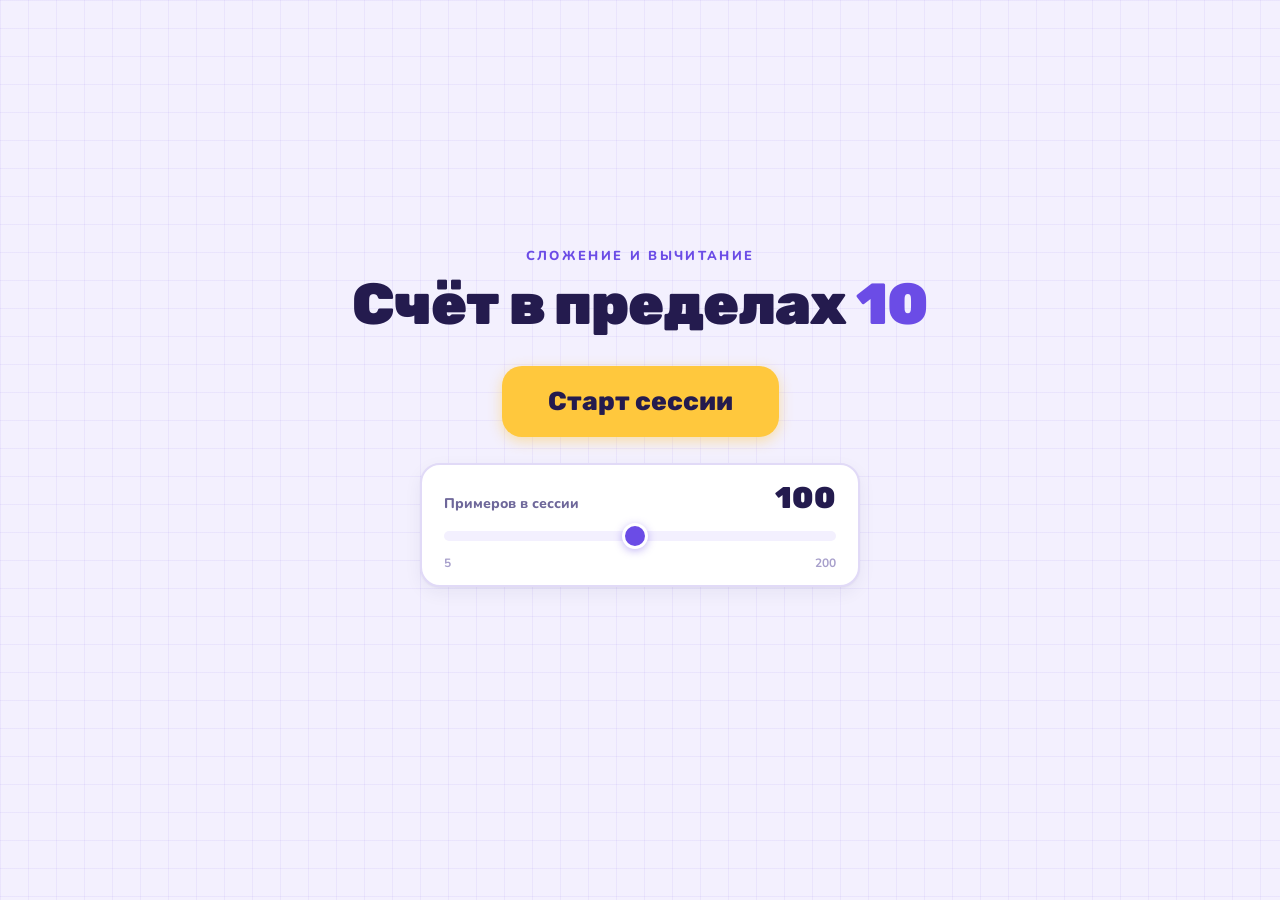
==== index.html @ e5ac9a8a "repo init" ====
<!DOCTYPE html>
<html lang="ru">
<head>
<meta charset="utf-8">
<meta name="viewport" content="width=device-width, initial-scale=1, viewport-fit=cover">
<title>Счёт в пределах 10</title>
<link rel="preconnect" href="https://fonts.googleapis.com">
<link rel="preconnect" href="https://fonts.gstatic.com" crossorigin>
<link href="https://fonts.googleapis.com/css2?family=Nunito:wght@600;700;800&family=Rubik:wght@600;700;900&display=swap" rel="stylesheet">
<style>
  :root{
    --ink:#241B4E;
    --mute:#6E679A;
    --grape:#6B4CE6;
    --lav:#F3F0FE;
    --edge:#E1DAF7;
    --sun:#FFC83D;
    --mint:#25C685;
    --coral:#FF5A5F;
    --paper:#FFFFFF;
    --line:rgba(107,76,230,.07);
    --lift:0 1px 2px rgba(36,27,78,.05), 0 6px 18px rgba(36,27,78,.06);
    --lift-lg:0 2px 4px rgba(36,27,78,.05), 0 14px 34px rgba(36,27,78,.08);
  }

  *{box-sizing:border-box}
  html,body{height:100%}
  body{
    margin:0;
    font-family:"Nunito",system-ui,-apple-system,"Segoe UI",sans-serif;
    color:var(--ink);
    background-color:var(--lav);
    background-image:linear-gradient(var(--line) 1px,transparent 1px),
                     linear-gradient(90deg,var(--line) 1px,transparent 1px);
    background-size:28px 28px;
    -webkit-tap-highlight-color:transparent;
  }

  .app{
    min-height:100%;
    max-width:960px;
    margin:0 auto;
    padding:20px 16px 32px;
    display:flex;
    flex-direction:column;
  }
  .screen{display:none;flex:1;flex-direction:column}
  .screen.is-on{display:flex}

  h1,.num,.chip,.btn,.key-num,.score,#count-out{font-family:"Rubik","Nunito",sans-serif}

  /* ---------- Стартовый экран ---------- */
  #screen-start{justify-content:center;align-items:center;text-align:center;padding-bottom:6vh}
  .eyebrow{
    font-weight:800;font-size:13px;letter-spacing:.18em;text-transform:uppercase;
    color:var(--grape);margin:0 0 10px;
  }
  h1{
    font-weight:900;font-size:clamp(34px,8.5vw,58px);line-height:1.05;margin:0 0 30px;
    letter-spacing:-.02em;
  }
  h1 .accent{color:var(--grape)}

  .btn{
    font-weight:800;font-size:17px;cursor:pointer;
    border:2px solid var(--edge);border-radius:16px;
    background:var(--paper);color:var(--ink);
    padding:13px 20px;box-shadow:var(--lift);
    transition:transform .12s ease,box-shadow .12s ease,background .12s ease,border-color .12s ease;
  }
  .btn:hover{transform:translateY(-1px);box-shadow:var(--lift-lg)}
  .btn:active{transform:translateY(1px);box-shadow:none}
  .btn:focus-visible{outline:3px solid var(--grape);outline-offset:3px}
  .btn-primary{
    background:var(--sun);border-color:transparent;
    font-size:clamp(20px,4.6vw,26px);padding:18px 44px;border-radius:20px;
    box-shadow:0 4px 14px rgba(255,200,61,.45);
  }
  .btn-primary:hover{box-shadow:0 8px 22px rgba(255,200,61,.5)}
  .btn-ghost{background:transparent;box-shadow:none;border-color:transparent;color:var(--mute);font-size:15px;padding:11px 16px}
  .btn-ghost:hover{background:var(--paper);box-shadow:var(--lift);transform:none}

  .setter{
    margin-top:26px;width:min(440px,100%);
    background:var(--paper);border:2px solid var(--edge);border-radius:20px;
    box-shadow:var(--lift);padding:18px 22px 14px;
  }
  .setter-top{display:flex;align-items:baseline;justify-content:space-between;gap:12px;margin-bottom:12px}
  .setter-label{font-weight:800;font-size:14px;color:var(--mute)}
  #count-out{font-weight:900;font-size:30px;line-height:1}
  .ticks{display:flex;justify-content:space-between;font-size:12px;font-weight:700;color:#A79FCB;margin-top:8px}

  input[type=range]{-webkit-appearance:none;appearance:none;width:100%;background:transparent;margin:0;cursor:pointer}
  input[type=range]::-webkit-slider-runnable-track{height:10px;background:var(--lav);border-radius:99px}
  input[type=range]::-webkit-slider-thumb{-webkit-appearance:none;width:26px;height:26px;margin-top:-8px;border-radius:50%;background:var(--grape);border:3px solid var(--paper);box-shadow:0 2px 8px rgba(107,76,230,.4)}
  input[type=range]::-moz-range-track{height:10px;background:var(--lav);border-radius:99px}
  input[type=range]::-moz-range-thumb{width:22px;height:22px;border-radius:50%;background:var(--grape);border:3px solid var(--paper);box-shadow:0 2px 8px rgba(107,76,230,.4)}
  input[type=range]:focus-visible{outline:3px solid var(--grape);outline-offset:6px;border-radius:99px}

  /* ---------- Сессия ---------- */
  .bar{display:flex;align-items:center;gap:8px;flex-wrap:wrap;margin-bottom:12px}
  .chip{
    display:inline-flex;align-items:center;gap:7px;
    background:var(--paper);border:2px solid var(--edge);border-radius:99px;
    padding:7px 15px;font-weight:700;font-size:14px;color:var(--mute);
  }
  .chip b{font-size:18px;font-weight:900;color:var(--ink)}
  .chip.ok{background:#EAFAF3;border-color:#CDEEE0}
  .chip.bad{background:#FFF0F0;border-color:#FBD9DA}
  .chip .mark{font-size:16px;line-height:1}
  .chip.ok .mark{color:var(--mint)}
  .chip.bad .mark{color:var(--coral)}
  .spacer{flex:1}
  .icon-btn{width:40px;height:40px;padding:0;font-size:17px;border-radius:12px;display:grid;place-items:center;box-shadow:none;border-color:transparent;background:transparent;opacity:.6}
  .icon-btn:hover{opacity:1;background:var(--paper);box-shadow:var(--lift);transform:none}

  .ribbon{display:flex;gap:1px;height:8px;margin-bottom:20px}
  .ribbon i{flex:1;min-width:0;background:#E2DCF6;border-radius:2px}
  .ribbon i.ok{background:var(--mint)}
  .ribbon i.bad{background:var(--coral)}
  .ribbon i.now{background:var(--grape)}

  .stage{flex:1;display:flex;flex-direction:column;justify-content:center;gap:18px}

  .card{
    background:var(--paper);border:2px solid var(--edge);border-radius:24px;
    box-shadow:var(--lift-lg);padding:28px 20px 22px;text-align:center;
  }
  .num{
    font-weight:900;font-size:clamp(48px,13vw,92px);line-height:1;letter-spacing:-.03em;
    display:flex;align-items:center;justify-content:center;gap:clamp(10px,3vw,24px);
  }
  .op{color:var(--grape);font-weight:700}
  .slot{
    min-width:clamp(62px,16vw,116px);
    border:3px dashed var(--edge);border-radius:18px;
    padding:0 8px;color:#C3BAE6;
    transition:background .15s ease,border-color .15s ease,color .15s ease;
  }
  .slot.filled{border-style:solid;color:var(--paper)}
  .slot.right{background:var(--mint);border-color:var(--mint)}
  .slot.wrong{background:var(--coral);border-color:var(--coral)}
  .verdict{margin-top:14px;font-weight:800;font-size:clamp(15px,4vw,19px);min-height:1.6em;color:var(--mute)}
  .verdict.right{color:var(--mint)}
  .verdict.wrong{color:var(--coral)}

  .hint{text-align:center;font-weight:700;font-size:14px;color:var(--mute);margin:0}

  .pad{display:grid;grid-template-columns:repeat(11,1fr);gap:8px}
  .key{
    cursor:pointer;background:var(--paper);color:var(--ink);
    border:2px solid var(--edge);border-radius:14px;box-shadow:var(--lift);
    padding:10px 2px 9px;display:flex;flex-direction:column;align-items:center;gap:7px;
    transition:transform .12s ease,box-shadow .12s ease,background .12s ease,border-color .12s ease;
  }
  .key-num{font-weight:900;font-size:clamp(20px,4.4vw,27px);line-height:1}
  .pips{display:grid;grid-template-columns:repeat(5,5px);grid-auto-rows:5px;gap:3px;justify-content:center;min-height:13px}
  .pips i{width:5px;height:5px;border-radius:50%;background:#BDB0EE}
  .pips.zero i{background:transparent;border:1.5px solid #CFC6EF}
  .key:hover:not(:disabled){transform:translateY(-2px);box-shadow:var(--lift-lg);border-color:#C9BEF2}
  .key:active:not(:disabled){transform:translateY(1px);box-shadow:none}
  .key:focus-visible{outline:3px solid var(--grape);outline-offset:3px}
  .key:disabled{cursor:default;opacity:.45}
  .key.pick-right{background:var(--mint);border-color:var(--mint);color:var(--paper);opacity:1}
  .key.pick-right .pips i{background:rgba(255,255,255,.85)}
  .key.pick-wrong{background:var(--coral);border-color:var(--coral);color:var(--paper);opacity:1}
  .key.pick-wrong .pips i{background:rgba(255,255,255,.85)}
  .key.reveal{background:#FFF3D2;border-color:var(--sun);opacity:1}

  .controls{display:flex;gap:8px;justify-content:center;margin-top:24px}

  /* ---------- Итоги ---------- */
  #screen-done{justify-content:center;align-items:center;text-align:center}
  .score{font-weight:900;font-size:clamp(60px,18vw,124px);line-height:.9;letter-spacing:-.04em}
  .score small{font-size:.34em;color:var(--grape)}
  .done-line{font-weight:800;font-size:18px;margin:12px 0 4px}
  .done-sub{font-weight:700;color:var(--mute);margin:0 0 24px}
  #screen-done .ribbon{width:min(440px,100%);margin-bottom:26px}

  @media (max-width:720px){
    .pad{grid-template-columns:repeat(6,1fr)}
    .app{padding:14px 12px 24px}
  }
  @media (max-width:400px){
    .pad{grid-template-columns:repeat(4,1fr);gap:7px}
    .chip{font-size:13px;padding:6px 12px}
  }
  @media (prefers-reduced-motion:reduce){
    *{animation:none!important;transition:none!important}
  }
</style>
</head>
<body>
<main class="app">

  <!-- СТАРТ -->
  <section class="screen is-on" id="screen-start">
    <p class="eyebrow">Сложение и вычитание</p>
    <h1>Счёт в пределах <span class="accent">10</span></h1>

    <button class="btn btn-primary" id="btn-start">Старт сессии</button>

    <div class="setter">
      <div class="setter-top">
        <label class="setter-label" for="count">Примеров в сессии</label>
        <output id="count-out" for="count">100</output>
      </div>
      <input type="range" id="count" min="5" max="200" step="5" value="100">
      <div class="ticks"><span>5</span><span>200</span></div>
    </div>
  </section>

  <!-- СЕССИЯ -->
  <section class="screen" id="screen-play">
    <div class="bar">
      <span class="chip">Пример&nbsp;<b id="c-now">1</b>&nbsp;из&nbsp;<b id="c-total">100</b></span>
      <span class="chip ok"><span class="mark">✓</span><b id="c-right">0</b></span>
      <span class="chip bad"><span class="mark">✗</span><b id="c-wrong">0</b></span>
      <span class="spacer"></span>
      <button class="btn icon-btn" id="btn-sound" aria-pressed="true" title="Звук включён">🔊</button>
    </div>

    <div class="ribbon" id="ribbon" aria-hidden="true"></div>

    <div class="stage">
      <div class="card">
        <div class="num">
          <span id="a">7</span>
          <span class="op" id="op">+</span>
          <span id="b">2</span>
          <span class="op">=</span>
          <span class="slot" id="slot">?</span>
        </div>
        <div class="verdict" id="verdict" aria-live="polite"></div>
      </div>

      <p class="hint">Выбери ответ на клавиатуре внизу. Все ответы — от 0 до 10.</p>

      <div class="pad" id="pad"></div>
    </div>

    <div class="controls">
      <button class="btn btn-ghost" id="btn-restart">Перезапустить</button>
      <button class="btn btn-ghost" id="btn-exit">Выйти</button>
    </div>
  </section>

  <!-- ИТОГИ -->
  <section class="screen" id="screen-done">
    <p class="eyebrow">Сессия закончена</p>
    <div class="score"><span id="d-pct">0</span><small>%</small></div>
    <p class="done-line" id="d-line">Верно 0 из 0</p>
    <p class="done-sub" id="d-sub">С ошибкой: 0</p>
    <div class="ribbon" id="d-ribbon" aria-hidden="true"></div>
    <div class="controls">
      <button class="btn btn-primary" id="btn-again">Ещё раз</button>
      <button class="btn btn-ghost" id="btn-home">В начало</button>
    </div>
  </section>

</main>

<script>
(function(){
  "use strict";

  var el = function(id){ return document.getElementById(id); };
  var screens = { start: el('screen-start'), play: el('screen-play'), done: el('screen-done') };

  var state = { tasks: [], i: 0, right: 0, wrong: 0, locked: false, timer: null, sound: true };

  /* ---------- клавиатура ответов ---------- */
  var pad = el('pad');
  for (var n = 0; n <= 10; n++){
    var b = document.createElement('button');
    b.className = 'key';
    b.type = 'button';
    b.dataset.v = n;
    b.setAttribute('aria-label', 'Ответ ' + n);
    var pips = '<span class="pips' + (n === 0 ? ' zero' : '') + '">' +
               new Array((n === 0 ? 1 : n) + 1).join('<i></i>') + '</span>';
    b.innerHTML = '<span class="key-num">' + n + '</span>' + pips;
    pad.appendChild(b);
  }
  var keys = Array.prototype.slice.call(pad.children);

  /* ---------- звук ---------- */
  var ctx = null;
  function beep(freqs, type, dur){
    if (!state.sound) return;
    try{
      ctx = ctx || new (window.AudioContext || window.webkitAudioContext)();
      freqs.forEach(function(f, k){
        var o = ctx.createOscillator(), g = ctx.createGain();
        var t0 = ctx.currentTime + k * dur;
        o.type = type; o.frequency.value = f;
        g.gain.setValueAtTime(0.0001, t0);
        g.gain.exponentialRampToValueAtTime(0.18, t0 + 0.01);
        g.gain.exponentialRampToValueAtTime(0.0001, t0 + dur);
        o.connect(g); g.connect(ctx.destination);
        o.start(t0); o.stop(t0 + dur + 0.02);
      });
    }catch(e){}
  }

  /* ---------- генерация примеров ---------- */
  function rnd(min, max){ return min + Math.floor(Math.random() * (max - min + 1)); }

  function makeTask(prev){
    for(;;){
      var plus = Math.random() < 0.5, a, b;
      if (plus){ a = rnd(0, 10); b = rnd(0, 10 - a); }
      else     { a = rnd(1, 10); b = rnd(0, a); }
      if (a === 0 && b === 0) continue;
      if (b === 0 && Math.random() < 0.75) continue;
      if (prev && prev.a === a && prev.b === b && prev.plus === plus) continue;
      return { a: a, b: b, plus: plus, ans: plus ? a + b : a - b };
    }
  }

  function buildTasks(count){
    var list = [], prev = null;
    for (var k = 0; k < count; k++){ prev = makeTask(prev); list.push(prev); }
    return list;
  }

  /* ---------- экраны ---------- */
  function show(name){
    for (var k in screens) screens[k].classList.toggle('is-on', k === name);
  }

  function drawRibbon(node){
    node.innerHTML = '';
    var frag = document.createDocumentFragment();
    for (var k = 0; k < state.tasks.length; k++) frag.appendChild(document.createElement('i'));
    node.appendChild(frag);
  }

  function startSession(count){
    clearTimeout(state.timer);
    state.tasks = buildTasks(count);
    state.i = 0; state.right = 0; state.wrong = 0; state.locked = false;
    el('c-total').textContent = count;
    drawRibbon(el('ribbon'));
    show('play');
    render();
  }

  function render(){
    var t = state.tasks[state.i];
    el('a').textContent = t.a;
    el('b').textContent = t.b;
    el('op').textContent = t.plus ? '+' : '−';

    var slot = el('slot');
    slot.textContent = '?';
    slot.className = 'slot';

    el('verdict').textContent = '';
    el('verdict').className = 'verdict';

    el('c-now').textContent = state.i + 1;
    el('c-right').textContent = state.right;
    el('c-wrong').textContent = state.wrong;

    keys.forEach(function(k){
      k.disabled = false;
      k.classList.remove('pick-right', 'pick-wrong', 'reveal');
    });

    var marks = el('ribbon').children;
    for (var k = 0; k < marks.length; k++) marks[k].classList.toggle('now', k === state.i);
    state.locked = false;
  }

  function answer(value){
    if (state.locked) return;
    var t = state.tasks[state.i];
    var ok = value === t.ans;
    state.locked = true;

    keys.forEach(function(k){ k.disabled = true; });
    keys[value].classList.add(ok ? 'pick-right' : 'pick-wrong');

    var slot = el('slot');
    slot.textContent = value;
    slot.classList.add('filled', ok ? 'right' : 'wrong');

    var v = el('verdict');
    var mark = el('ribbon').children[state.i];
    mark.classList.remove('now');

    if (ok){
      state.right++;
      v.textContent = 'Верно!';
      v.className = 'verdict right';
      mark.classList.add('ok');
      beep([660, 990], 'sine', 0.09);
    } else {
      state.wrong++;
      v.textContent = 'Правильный ответ: ' + t.ans;
      v.className = 'verdict wrong';
      mark.classList.add('bad');
      keys[t.ans].classList.add('reveal');
      beep([180], 'square', 0.22);
    }

    el('c-right').textContent = state.right;
    el('c-wrong').textContent = state.wrong;

    state.timer = setTimeout(next, ok ? 700 : 1700);
  }

  function next(){
    state.i++;
    if (state.i >= state.tasks.length) finish();
    else render();
  }

  function finish(){
    var total = state.tasks.length;
    el('d-pct').textContent = Math.round(state.right / total * 100);
    el('d-line').textContent = 'Верно ' + state.right + ' из ' + total;
    el('d-sub').textContent = 'С ошибкой: ' + state.wrong;

    var dr = el('d-ribbon');
    dr.innerHTML = el('ribbon').innerHTML;
    var marks = dr.children;
    for (var k = 0; k < marks.length; k++) marks[k].classList.remove('now');

    show('done');
  }

  /* ---------- события ---------- */
  var slider = el('count'), out = el('count-out');
  slider.addEventListener('input', function(){ out.textContent = slider.value; });

  el('btn-start').addEventListener('click', function(){ startSession(+slider.value); });
  el('btn-again').addEventListener('click', function(){ startSession(state.tasks.length); });
  el('btn-home').addEventListener('click', function(){ show('start'); });
  el('btn-restart').addEventListener('click', function(){ startSession(state.tasks.length); });
  el('btn-exit').addEventListener('click', function(){
    clearTimeout(state.timer);
    show('start');
  });

  el('btn-sound').addEventListener('click', function(){
    state.sound = !state.sound;
    this.textContent = state.sound ? '🔊' : '🔇';
    this.setAttribute('aria-pressed', String(state.sound));
    this.title = state.sound ? 'Звук включён' : 'Звук выключен';
  });

  pad.addEventListener('click', function(e){
    var k = e.target.closest('.key');
    if (k && !k.disabled) answer(+k.dataset.v);
  });

  // цифры с клавиатуры; «1» затем «0» в течение 500 мс = 10
  var buf = null, bufTimer = null;
  document.addEventListener('keydown', function(e){
    if (!screens.play.classList.contains('is-on')) return;
    if (e.key === 'Escape'){ clearTimeout(state.timer); show('start'); return; }
    if (!/^[0-9]$/.test(e.key)) return;
    var d = +e.key;
    if (buf === 1 && d === 0){ clearTimeout(bufTimer); buf = null; answer(10); return; }
    if (d === 1){
      buf = 1;
      clearTimeout(bufTimer);
      bufTimer = setTimeout(function(){ if (buf === 1){ buf = null; answer(1); } }, 500);
      return;
    }
    buf = null; clearTimeout(bufTimer);
    answer(d);
  });
})();
</script>
</body>
</html>
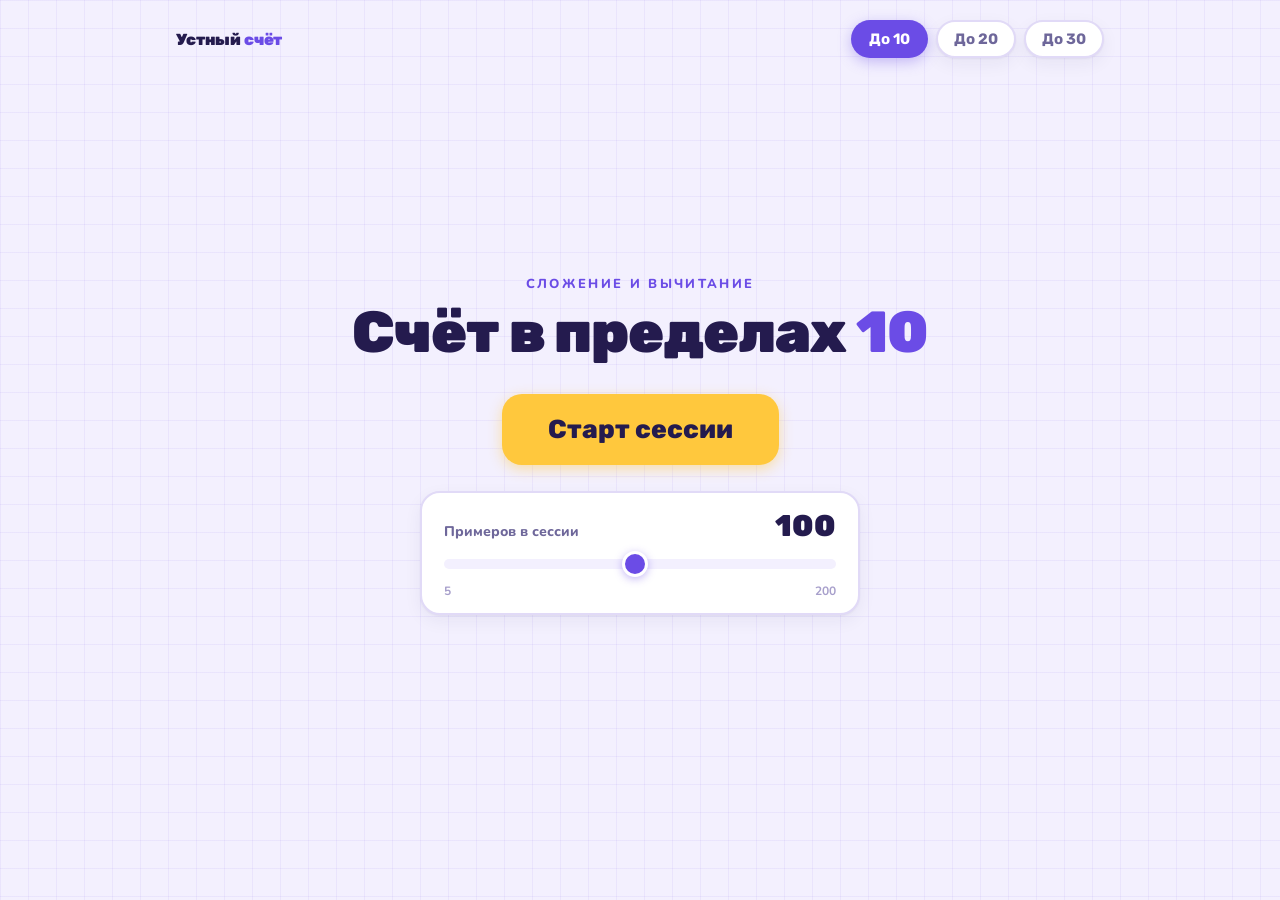
==== commit 21516058: "Счёт до 30" ====
--- a/index.html
+++ b/index.html
@@ -7,191 +7,18 @@
 <link rel="preconnect" href="https://fonts.googleapis.com">
 <link rel="preconnect" href="https://fonts.gstatic.com" crossorigin>
 <link href="https://fonts.googleapis.com/css2?family=Nunito:wght@600;700;800&family=Rubik:wght@600;700;900&display=swap" rel="stylesheet">
-<style>
-  :root{
-    --ink:#241B4E;
-    --mute:#6E679A;
-    --grape:#6B4CE6;
-    --lav:#F3F0FE;
-    --edge:#E1DAF7;
-    --sun:#FFC83D;
-    --mint:#25C685;
-    --coral:#FF5A5F;
-    --paper:#FFFFFF;
-    --line:rgba(107,76,230,.07);
-    --lift:0 1px 2px rgba(36,27,78,.05), 0 6px 18px rgba(36,27,78,.06);
-    --lift-lg:0 2px 4px rgba(36,27,78,.05), 0 14px 34px rgba(36,27,78,.08);
-  }
+<link rel="stylesheet" href="style.css">
+</head>
+<body data-limit="10">
+<main class="app">
 
-  *{box-sizing:border-box}
-  html,body{height:100%}
-  body{
-    margin:0;
-    font-family:"Nunito",system-ui,-apple-system,"Segoe UI",sans-serif;
-    color:var(--ink);
-    background-color:var(--lav);
-    background-image:linear-gradient(var(--line) 1px,transparent 1px),
-                     linear-gradient(90deg,var(--line) 1px,transparent 1px);
-    background-size:28px 28px;
-    -webkit-tap-highlight-color:transparent;
-  }
-
-  .app{
-    min-height:100%;
-    max-width:960px;
-    margin:0 auto;
-    padding:20px 16px 32px;
-    display:flex;
-    flex-direction:column;
-  }
-  .screen{display:none;flex:1;flex-direction:column}
-  .screen.is-on{display:flex}
-
-  h1,.num,.chip,.btn,.key-num,.score,#count-out{font-family:"Rubik","Nunito",sans-serif}
-
-  /* ---------- Стартовый экран ---------- */
-  #screen-start{justify-content:center;align-items:center;text-align:center;padding-bottom:6vh}
-  .eyebrow{
-    font-weight:800;font-size:13px;letter-spacing:.18em;text-transform:uppercase;
-    color:var(--grape);margin:0 0 10px;
-  }
-  h1{
-    font-weight:900;font-size:clamp(34px,8.5vw,58px);line-height:1.05;margin:0 0 30px;
-    letter-spacing:-.02em;
-  }
-  h1 .accent{color:var(--grape)}
-
-  .btn{
-    font-weight:800;font-size:17px;cursor:pointer;
-    border:2px solid var(--edge);border-radius:16px;
-    background:var(--paper);color:var(--ink);
-    padding:13px 20px;box-shadow:var(--lift);
-    transition:transform .12s ease,box-shadow .12s ease,background .12s ease,border-color .12s ease;
-  }
-  .btn:hover{transform:translateY(-1px);box-shadow:var(--lift-lg)}
-  .btn:active{transform:translateY(1px);box-shadow:none}
-  .btn:focus-visible{outline:3px solid var(--grape);outline-offset:3px}
-  .btn-primary{
-    background:var(--sun);border-color:transparent;
-    font-size:clamp(20px,4.6vw,26px);padding:18px 44px;border-radius:20px;
-    box-shadow:0 4px 14px rgba(255,200,61,.45);
-  }
-  .btn-primary:hover{box-shadow:0 8px 22px rgba(255,200,61,.5)}
-  .btn-ghost{background:transparent;box-shadow:none;border-color:transparent;color:var(--mute);font-size:15px;padding:11px 16px}
-  .btn-ghost:hover{background:var(--paper);box-shadow:var(--lift);transform:none}
-
-  .setter{
-    margin-top:26px;width:min(440px,100%);
-    background:var(--paper);border:2px solid var(--edge);border-radius:20px;
-    box-shadow:var(--lift);padding:18px 22px 14px;
-  }
-  .setter-top{display:flex;align-items:baseline;justify-content:space-between;gap:12px;margin-bottom:12px}
-  .setter-label{font-weight:800;font-size:14px;color:var(--mute)}
-  #count-out{font-weight:900;font-size:30px;line-height:1}
-  .ticks{display:flex;justify-content:space-between;font-size:12px;font-weight:700;color:#A79FCB;margin-top:8px}
-
-  input[type=range]{-webkit-appearance:none;appearance:none;width:100%;background:transparent;margin:0;cursor:pointer}
-  input[type=range]::-webkit-slider-runnable-track{height:10px;background:var(--lav);border-radius:99px}
-  input[type=range]::-webkit-slider-thumb{-webkit-appearance:none;width:26px;height:26px;margin-top:-8px;border-radius:50%;background:var(--grape);border:3px solid var(--paper);box-shadow:0 2px 8px rgba(107,76,230,.4)}
-  input[type=range]::-moz-range-track{height:10px;background:var(--lav);border-radius:99px}
-  input[type=range]::-moz-range-thumb{width:22px;height:22px;border-radius:50%;background:var(--grape);border:3px solid var(--paper);box-shadow:0 2px 8px rgba(107,76,230,.4)}
-  input[type=range]:focus-visible{outline:3px solid var(--grape);outline-offset:6px;border-radius:99px}
-
-  /* ---------- Сессия ---------- */
-  .bar{display:flex;align-items:center;gap:8px;flex-wrap:wrap;margin-bottom:12px}
-  .chip{
-    display:inline-flex;align-items:center;gap:7px;
-    background:var(--paper);border:2px solid var(--edge);border-radius:99px;
-    padding:7px 15px;font-weight:700;font-size:14px;color:var(--mute);
-  }
-  .chip b{font-size:18px;font-weight:900;color:var(--ink)}
-  .chip.ok{background:#EAFAF3;border-color:#CDEEE0}
-  .chip.bad{background:#FFF0F0;border-color:#FBD9DA}
-  .chip .mark{font-size:16px;line-height:1}
-  .chip.ok .mark{color:var(--mint)}
-  .chip.bad .mark{color:var(--coral)}
-  .spacer{flex:1}
-  .icon-btn{width:40px;height:40px;padding:0;font-size:17px;border-radius:12px;display:grid;place-items:center;box-shadow:none;border-color:transparent;background:transparent;opacity:.6}
-  .icon-btn:hover{opacity:1;background:var(--paper);box-shadow:var(--lift);transform:none}
-
-  .ribbon{display:flex;gap:1px;height:8px;margin-bottom:20px}
-  .ribbon i{flex:1;min-width:0;background:#E2DCF6;border-radius:2px}
-  .ribbon i.ok{background:var(--mint)}
-  .ribbon i.bad{background:var(--coral)}
-  .ribbon i.now{background:var(--grape)}
-
-  .stage{flex:1;display:flex;flex-direction:column;justify-content:center;gap:18px}
-
-  .card{
-    background:var(--paper);border:2px solid var(--edge);border-radius:24px;
-    box-shadow:var(--lift-lg);padding:28px 20px 22px;text-align:center;
-  }
-  .num{
-    font-weight:900;font-size:clamp(48px,13vw,92px);line-height:1;letter-spacing:-.03em;
-    display:flex;align-items:center;justify-content:center;gap:clamp(10px,3vw,24px);
-  }
-  .op{color:var(--grape);font-weight:700}
-  .slot{
-    min-width:clamp(62px,16vw,116px);
-    border:3px dashed var(--edge);border-radius:18px;
-    padding:0 8px;color:#C3BAE6;
-    transition:background .15s ease,border-color .15s ease,color .15s ease;
-  }
-  .slot.filled{border-style:solid;color:var(--paper)}
-  .slot.right{background:var(--mint);border-color:var(--mint)}
-  .slot.wrong{background:var(--coral);border-color:var(--coral)}
-  .verdict{margin-top:14px;font-weight:800;font-size:clamp(15px,4vw,19px);min-height:1.6em;color:var(--mute)}
-  .verdict.right{color:var(--mint)}
-  .verdict.wrong{color:var(--coral)}
-
-  .hint{text-align:center;font-weight:700;font-size:14px;color:var(--mute);margin:0}
-
-  .pad{display:grid;grid-template-columns:repeat(11,1fr);gap:8px}
-  .key{
-    cursor:pointer;background:var(--paper);color:var(--ink);
-    border:2px solid var(--edge);border-radius:14px;box-shadow:var(--lift);
-    padding:10px 2px 9px;display:flex;flex-direction:column;align-items:center;gap:7px;
-    transition:transform .12s ease,box-shadow .12s ease,background .12s ease,border-color .12s ease;
-  }
-  .key-num{font-weight:900;font-size:clamp(20px,4.4vw,27px);line-height:1}
-  .pips{display:grid;grid-template-columns:repeat(5,5px);grid-auto-rows:5px;gap:3px;justify-content:center;min-height:13px}
-  .pips i{width:5px;height:5px;border-radius:50%;background:#BDB0EE}
-  .pips.zero i{background:transparent;border:1.5px solid #CFC6EF}
-  .key:hover:not(:disabled){transform:translateY(-2px);box-shadow:var(--lift-lg);border-color:#C9BEF2}
-  .key:active:not(:disabled){transform:translateY(1px);box-shadow:none}
-  .key:focus-visible{outline:3px solid var(--grape);outline-offset:3px}
-  .key:disabled{cursor:default;opacity:.45}
-  .key.pick-right{background:var(--mint);border-color:var(--mint);color:var(--paper);opacity:1}
-  .key.pick-right .pips i{background:rgba(255,255,255,.85)}
-  .key.pick-wrong{background:var(--coral);border-color:var(--coral);color:var(--paper);opacity:1}
-  .key.pick-wrong .pips i{background:rgba(255,255,255,.85)}
-  .key.reveal{background:#FFF3D2;border-color:var(--sun);opacity:1}
-
-  .controls{display:flex;gap:8px;justify-content:center;margin-top:24px}
-
-  /* ---------- Итоги ---------- */
-  #screen-done{justify-content:center;align-items:center;text-align:center}
-  .score{font-weight:900;font-size:clamp(60px,18vw,124px);line-height:.9;letter-spacing:-.04em}
-  .score small{font-size:.34em;color:var(--grape)}
-  .done-line{font-weight:800;font-size:18px;margin:12px 0 4px}
-  .done-sub{font-weight:700;color:var(--mute);margin:0 0 24px}
-  #screen-done .ribbon{width:min(440px,100%);margin-bottom:26px}
-
-  @media (max-width:720px){
-    .pad{grid-template-columns:repeat(6,1fr)}
-    .app{padding:14px 12px 24px}
-  }
-  @media (max-width:400px){
-    .pad{grid-template-columns:repeat(4,1fr);gap:7px}
-    .chip{font-size:13px;padding:6px 12px}
-  }
-  @media (prefers-reduced-motion:reduce){
-    *{animation:none!important;transition:none!important}
-  }
-</style>
-</head>
-<body>
-<main class="app">
+  <!-- МЕНЮ -->
+  <nav class="nav" aria-label="Выбор счёта">
+    <div class="nav-brand">Устный <span>счёт</span></div>
+    <a class="nav-link is-active" href="index.html" aria-current="page">До 10</a>
+    <a class="nav-link" href="20.html">До 20</a>
+    <a class="nav-link" href="30.html">До 30</a>
+  </nav>
 
   <!-- СТАРТ -->
   <section class="screen is-on" id="screen-start">
@@ -234,7 +61,7 @@
         <div class="verdict" id="verdict" aria-live="polite"></div>
       </div>
 
-      <p class="hint">Выбери ответ на клавиатуре внизу. Все ответы — от 0 до 10.</p>
+      <p class="hint" id="hint"></p>
 
       <div class="pad" id="pad"></div>
     </div>
@@ -260,220 +87,6 @@
 
 </main>
 
-<script>
-(function(){
-  "use strict";
-
-  var el = function(id){ return document.getElementById(id); };
-  var screens = { start: el('screen-start'), play: el('screen-play'), done: el('screen-done') };
-
-  var state = { tasks: [], i: 0, right: 0, wrong: 0, locked: false, timer: null, sound: true };
-
-  /* ---------- клавиатура ответов ---------- */
-  var pad = el('pad');
-  for (var n = 0; n <= 10; n++){
-    var b = document.createElement('button');
-    b.className = 'key';
-    b.type = 'button';
-    b.dataset.v = n;
-    b.setAttribute('aria-label', 'Ответ ' + n);
-    var pips = '<span class="pips' + (n === 0 ? ' zero' : '') + '">' +
-               new Array((n === 0 ? 1 : n) + 1).join('<i></i>') + '</span>';
-    b.innerHTML = '<span class="key-num">' + n + '</span>' + pips;
-    pad.appendChild(b);
-  }
-  var keys = Array.prototype.slice.call(pad.children);
-
-  /* ---------- звук ---------- */
-  var ctx = null;
-  function beep(freqs, type, dur){
-    if (!state.sound) return;
-    try{
-      ctx = ctx || new (window.AudioContext || window.webkitAudioContext)();
-      freqs.forEach(function(f, k){
-        var o = ctx.createOscillator(), g = ctx.createGain();
-        var t0 = ctx.currentTime + k * dur;
-        o.type = type; o.frequency.value = f;
-        g.gain.setValueAtTime(0.0001, t0);
-        g.gain.exponentialRampToValueAtTime(0.18, t0 + 0.01);
-        g.gain.exponentialRampToValueAtTime(0.0001, t0 + dur);
-        o.connect(g); g.connect(ctx.destination);
-        o.start(t0); o.stop(t0 + dur + 0.02);
-      });
-    }catch(e){}
-  }
-
-  /* ---------- генерация примеров ---------- */
-  function rnd(min, max){ return min + Math.floor(Math.random() * (max - min + 1)); }
-
-  function makeTask(prev){
-    for(;;){
-      var plus = Math.random() < 0.5, a, b;
-      if (plus){ a = rnd(0, 10); b = rnd(0, 10 - a); }
-      else     { a = rnd(1, 10); b = rnd(0, a); }
-      if (a === 0 && b === 0) continue;
-      if (b === 0 && Math.random() < 0.75) continue;
-      if (prev && prev.a === a && prev.b === b && prev.plus === plus) continue;
-      return { a: a, b: b, plus: plus, ans: plus ? a + b : a - b };
-    }
-  }
-
-  function buildTasks(count){
-    var list = [], prev = null;
-    for (var k = 0; k < count; k++){ prev = makeTask(prev); list.push(prev); }
-    return list;
-  }
-
-  /* ---------- экраны ---------- */
-  function show(name){
-    for (var k in screens) screens[k].classList.toggle('is-on', k === name);
-  }
-
-  function drawRibbon(node){
-    node.innerHTML = '';
-    var frag = document.createDocumentFragment();
-    for (var k = 0; k < state.tasks.length; k++) frag.appendChild(document.createElement('i'));
-    node.appendChild(frag);
-  }
-
-  function startSession(count){
-    clearTimeout(state.timer);
-    state.tasks = buildTasks(count);
-    state.i = 0; state.right = 0; state.wrong = 0; state.locked = false;
-    el('c-total').textContent = count;
-    drawRibbon(el('ribbon'));
-    show('play');
-    render();
-  }
-
-  function render(){
-    var t = state.tasks[state.i];
-    el('a').textContent = t.a;
-    el('b').textContent = t.b;
-    el('op').textContent = t.plus ? '+' : '−';
-
-    var slot = el('slot');
-    slot.textContent = '?';
-    slot.className = 'slot';
-
-    el('verdict').textContent = '';
-    el('verdict').className = 'verdict';
-
-    el('c-now').textContent = state.i + 1;
-    el('c-right').textContent = state.right;
-    el('c-wrong').textContent = state.wrong;
-
-    keys.forEach(function(k){
-      k.disabled = false;
-      k.classList.remove('pick-right', 'pick-wrong', 'reveal');
-    });
-
-    var marks = el('ribbon').children;
-    for (var k = 0; k < marks.length; k++) marks[k].classList.toggle('now', k === state.i);
-    state.locked = false;
-  }
-
-  function answer(value){
-    if (state.locked) return;
-    var t = state.tasks[state.i];
-    var ok = value === t.ans;
-    state.locked = true;
-
-    keys.forEach(function(k){ k.disabled = true; });
-    keys[value].classList.add(ok ? 'pick-right' : 'pick-wrong');
-
-    var slot = el('slot');
-    slot.textContent = value;
-    slot.classList.add('filled', ok ? 'right' : 'wrong');
-
-    var v = el('verdict');
-    var mark = el('ribbon').children[state.i];
-    mark.classList.remove('now');
-
-    if (ok){
-      state.right++;
-      v.textContent = 'Верно!';
-      v.className = 'verdict right';
-      mark.classList.add('ok');
-      beep([660, 990], 'sine', 0.09);
-    } else {
-      state.wrong++;
-      v.textContent = 'Правильный ответ: ' + t.ans;
-      v.className = 'verdict wrong';
-      mark.classList.add('bad');
-      keys[t.ans].classList.add('reveal');
-      beep([180], 'square', 0.22);
-    }
-
-    el('c-right').textContent = state.right;
-    el('c-wrong').textContent = state.wrong;
-
-    state.timer = setTimeout(next, ok ? 700 : 1700);
-  }
-
-  function next(){
-    state.i++;
-    if (state.i >= state.tasks.length) finish();
-    else render();
-  }
-
-  function finish(){
-    var total = state.tasks.length;
-    el('d-pct').textContent = Math.round(state.right / total * 100);
-    el('d-line').textContent = 'Верно ' + state.right + ' из ' + total;
-    el('d-sub').textContent = 'С ошибкой: ' + state.wrong;
-
-    var dr = el('d-ribbon');
-    dr.innerHTML = el('ribbon').innerHTML;
-    var marks = dr.children;
-    for (var k = 0; k < marks.length; k++) marks[k].classList.remove('now');
-
-    show('done');
-  }
-
-  /* ---------- события ---------- */
-  var slider = el('count'), out = el('count-out');
-  slider.addEventListener('input', function(){ out.textContent = slider.value; });
-
-  el('btn-start').addEventListener('click', function(){ startSession(+slider.value); });
-  el('btn-again').addEventListener('click', function(){ startSession(state.tasks.length); });
-  el('btn-home').addEventListener('click', function(){ show('start'); });
-  el('btn-restart').addEventListener('click', function(){ startSession(state.tasks.length); });
-  el('btn-exit').addEventListener('click', function(){
-    clearTimeout(state.timer);
-    show('start');
-  });
-
-  el('btn-sound').addEventListener('click', function(){
-    state.sound = !state.sound;
-    this.textContent = state.sound ? '🔊' : '🔇';
-    this.setAttribute('aria-pressed', String(state.sound));
-    this.title = state.sound ? 'Звук включён' : 'Звук выключен';
-  });
-
-  pad.addEventListener('click', function(e){
-    var k = e.target.closest('.key');
-    if (k && !k.disabled) answer(+k.dataset.v);
-  });
-
-  // цифры с клавиатуры; «1» затем «0» в течение 500 мс = 10
-  var buf = null, bufTimer = null;
-  document.addEventListener('keydown', function(e){
-    if (!screens.play.classList.contains('is-on')) return;
-    if (e.key === 'Escape'){ clearTimeout(state.timer); show('start'); return; }
-    if (!/^[0-9]$/.test(e.key)) return;
-    var d = +e.key;
-    if (buf === 1 && d === 0){ clearTimeout(bufTimer); buf = null; answer(10); return; }
-    if (d === 1){
-      buf = 1;
-      clearTimeout(bufTimer);
-      bufTimer = setTimeout(function(){ if (buf === 1){ buf = null; answer(1); } }, 500);
-      return;
-    }
-    buf = null; clearTimeout(bufTimer);
-    answer(d);
-  });
-})();
-</script>
+<script src="app.js"></script>
 </body>
 </html>
--- a/style.css
+++ b/style.css
@@ -0,0 +1,211 @@
+:root{
+  --ink:#241B4E;
+  --mute:#6E679A;
+  --grape:#6B4CE6;
+  --lav:#F3F0FE;
+  --edge:#E1DAF7;
+  --sun:#FFC83D;
+  --mint:#25C685;
+  --coral:#FF5A5F;
+  --paper:#FFFFFF;
+  --line:rgba(107,76,230,.07);
+  --lift:0 1px 2px rgba(36,27,78,.05), 0 6px 18px rgba(36,27,78,.06);
+  --lift-lg:0 2px 4px rgba(36,27,78,.05), 0 14px 34px rgba(36,27,78,.08);
+  --cols:11;
+}
+
+*{box-sizing:border-box}
+html,body{height:100%}
+body{
+  margin:0;
+  font-family:"Nunito",system-ui,-apple-system,"Segoe UI",sans-serif;
+  color:var(--ink);
+  background-color:var(--lav);
+  background-image:linear-gradient(var(--line) 1px,transparent 1px),
+                   linear-gradient(90deg,var(--line) 1px,transparent 1px);
+  background-size:28px 28px;
+  -webkit-tap-highlight-color:transparent;
+}
+
+.app{
+  min-height:100%;
+  max-width:960px;
+  margin:0 auto;
+  padding:20px 16px 32px;
+  display:flex;
+  flex-direction:column;
+}
+.screen{display:none;flex:1;flex-direction:column}
+.screen.is-on{display:flex}
+
+h1,.num,.chip,.btn,.key-num,.score,#count-out,.nav-brand,.nav-link{font-family:"Rubik","Nunito",sans-serif}
+
+/* ---------- Верхнее меню ---------- */
+.nav{display:flex;align-items:center;gap:8px;flex-wrap:wrap;margin-bottom:18px}
+.nav-brand{font-weight:900;font-size:16px;letter-spacing:-.01em;margin-right:auto}
+.nav-brand span{color:var(--grape)}
+.nav-link{
+  font-weight:700;font-size:15px;text-decoration:none;
+  color:var(--mute);background:var(--paper);
+  border:2px solid var(--edge);border-radius:99px;
+  padding:8px 16px;box-shadow:var(--lift);
+  transition:transform .12s ease,box-shadow .12s ease,background .12s ease,border-color .12s ease,color .12s ease;
+}
+.nav-link:hover{color:var(--ink);border-color:#C9BEF2;transform:translateY(-1px);box-shadow:var(--lift-lg)}
+.nav-link:focus-visible{outline:3px solid var(--grape);outline-offset:3px}
+.nav-link.is-active{
+  background:var(--grape);border-color:transparent;color:var(--paper);
+  box-shadow:0 4px 14px rgba(107,76,230,.35);
+}
+.nav-link.is-active:hover{color:var(--paper);transform:none}
+
+/* ---------- Стартовый экран ---------- */
+#screen-start{justify-content:center;align-items:center;text-align:center;padding-bottom:6vh}
+.eyebrow{
+  font-weight:800;font-size:13px;letter-spacing:.18em;text-transform:uppercase;
+  color:var(--grape);margin:0 0 10px;
+}
+h1{
+  font-weight:900;font-size:clamp(34px,8.5vw,58px);line-height:1.05;margin:0 0 30px;
+  letter-spacing:-.02em;
+}
+h1 .accent{color:var(--grape)}
+
+.btn{
+  font-weight:800;font-size:17px;cursor:pointer;
+  border:2px solid var(--edge);border-radius:16px;
+  background:var(--paper);color:var(--ink);
+  padding:13px 20px;box-shadow:var(--lift);
+  transition:transform .12s ease,box-shadow .12s ease,background .12s ease,border-color .12s ease;
+}
+.btn:hover{transform:translateY(-1px);box-shadow:var(--lift-lg)}
+.btn:active{transform:translateY(1px);box-shadow:none}
+.btn:focus-visible{outline:3px solid var(--grape);outline-offset:3px}
+.btn-primary{
+  background:var(--sun);border-color:transparent;
+  font-size:clamp(20px,4.6vw,26px);padding:18px 44px;border-radius:20px;
+  box-shadow:0 4px 14px rgba(255,200,61,.45);
+}
+.btn-primary:hover{box-shadow:0 8px 22px rgba(255,200,61,.5)}
+.btn-ghost{background:transparent;box-shadow:none;border-color:transparent;color:var(--mute);font-size:15px;padding:11px 16px}
+.btn-ghost:hover{background:var(--paper);box-shadow:var(--lift);transform:none}
+
+.setter{
+  margin-top:26px;width:min(440px,100%);
+  background:var(--paper);border:2px solid var(--edge);border-radius:20px;
+  box-shadow:var(--lift);padding:18px 22px 14px;
+}
+.setter-top{display:flex;align-items:baseline;justify-content:space-between;gap:12px;margin-bottom:12px}
+.setter-label{font-weight:800;font-size:14px;color:var(--mute)}
+#count-out{font-weight:900;font-size:30px;line-height:1}
+.ticks{display:flex;justify-content:space-between;font-size:12px;font-weight:700;color:#A79FCB;margin-top:8px}
+
+input[type=range]{-webkit-appearance:none;appearance:none;width:100%;background:transparent;margin:0;cursor:pointer}
+input[type=range]::-webkit-slider-runnable-track{height:10px;background:var(--lav);border-radius:99px}
+input[type=range]::-webkit-slider-thumb{-webkit-appearance:none;width:26px;height:26px;margin-top:-8px;border-radius:50%;background:var(--grape);border:3px solid var(--paper);box-shadow:0 2px 8px rgba(107,76,230,.4)}
+input[type=range]::-moz-range-track{height:10px;background:var(--lav);border-radius:99px}
+input[type=range]::-moz-range-thumb{width:22px;height:22px;border-radius:50%;background:var(--grape);border:3px solid var(--paper);box-shadow:0 2px 8px rgba(107,76,230,.4)}
+input[type=range]:focus-visible{outline:3px solid var(--grape);outline-offset:6px;border-radius:99px}
+
+/* ---------- Сессия ---------- */
+.bar{display:flex;align-items:center;gap:8px;flex-wrap:wrap;margin-bottom:12px}
+.chip{
+  display:inline-flex;align-items:center;gap:7px;
+  background:var(--paper);border:2px solid var(--edge);border-radius:99px;
+  padding:7px 15px;font-weight:700;font-size:14px;color:var(--mute);
+}
+.chip b{font-size:18px;font-weight:900;color:var(--ink)}
+.chip.ok{background:#EAFAF3;border-color:#CDEEE0}
+.chip.bad{background:#FFF0F0;border-color:#FBD9DA}
+.chip .mark{font-size:16px;line-height:1}
+.chip.ok .mark{color:var(--mint)}
+.chip.bad .mark{color:var(--coral)}
+.spacer{flex:1}
+.icon-btn{width:40px;height:40px;padding:0;font-size:17px;border-radius:12px;display:grid;place-items:center;box-shadow:none;border-color:transparent;background:transparent;opacity:.6}
+.icon-btn:hover{opacity:1;background:var(--paper);box-shadow:var(--lift);transform:none}
+
+.ribbon{display:flex;gap:1px;height:8px;margin-bottom:20px}
+.ribbon i{flex:1;min-width:0;background:#E2DCF6;border-radius:2px}
+.ribbon i.ok{background:var(--mint)}
+.ribbon i.bad{background:var(--coral)}
+.ribbon i.now{background:var(--grape)}
+
+.stage{flex:1;display:flex;flex-direction:column;justify-content:center;gap:18px}
+
+.card{
+  background:var(--paper);border:2px solid var(--edge);border-radius:24px;
+  box-shadow:var(--lift-lg);padding:28px 20px 22px;text-align:center;
+}
+.num{
+  font-weight:900;font-size:clamp(48px,13vw,92px);line-height:1;letter-spacing:-.03em;
+  display:flex;align-items:center;justify-content:center;gap:clamp(10px,3vw,24px);
+}
+.op{color:var(--grape);font-weight:700}
+.slot{
+  min-width:clamp(62px,16vw,116px);
+  border:3px dashed var(--edge);border-radius:18px;
+  padding:0 8px;color:#C3BAE6;
+  transition:background .15s ease,border-color .15s ease,color .15s ease;
+}
+.slot.filled{border-style:solid;color:var(--paper)}
+.slot.right{background:var(--mint);border-color:var(--mint)}
+.slot.wrong{background:var(--coral);border-color:var(--coral)}
+.verdict{margin-top:14px;font-weight:800;font-size:clamp(15px,4vw,19px);min-height:1.6em;color:var(--mute)}
+.verdict.right{color:var(--mint)}
+.verdict.wrong{color:var(--coral)}
+
+.hint{text-align:center;font-weight:700;font-size:14px;color:var(--mute);margin:0}
+
+.pad{display:grid;grid-template-columns:repeat(var(--cols),1fr);gap:8px}
+.key{
+  cursor:pointer;background:var(--paper);color:var(--ink);
+  border:2px solid var(--edge);border-radius:14px;box-shadow:var(--lift);
+  padding:10px 2px 9px;display:flex;flex-direction:column;align-items:center;gap:7px;
+  transition:transform .12s ease,box-shadow .12s ease,background .12s ease,border-color .12s ease;
+}
+.key-num{font-weight:900;font-size:clamp(20px,4.4vw,27px);line-height:1}
+.pips{display:grid;grid-template-columns:repeat(5,5px);grid-auto-rows:5px;gap:3px;justify-content:center;min-height:13px}
+.pips i{width:5px;height:5px;border-radius:50%;background:#BDB0EE}
+.pips i.ten{background:#8E7BEA}
+.pips i.twenty{background:#6B5BE0}
+.pips.zero i{background:transparent;border:1.5px solid #CFC6EF}
+.key:hover:not(:disabled){transform:translateY(-2px);box-shadow:var(--lift-lg);border-color:#C9BEF2}
+.key:active:not(:disabled){transform:translateY(1px);box-shadow:none}
+.key:focus-visible{outline:3px solid var(--grape);outline-offset:3px}
+.key:disabled{cursor:default;opacity:.45}
+.key.pick-right{background:var(--mint);border-color:var(--mint);color:var(--paper);opacity:1}
+.key.pick-right .pips i{background:rgba(255,255,255,.85)}
+.key.pick-wrong{background:var(--coral);border-color:var(--coral);color:var(--paper);opacity:1}
+.key.pick-wrong .pips i{background:rgba(255,255,255,.85)}
+.key.reveal{background:#FFF3D2;border-color:var(--sun);opacity:1}
+
+.controls{display:flex;gap:8px;justify-content:center;margin-top:24px}
+
+/* ---------- Итоги ---------- */
+#screen-done{justify-content:center;align-items:center;text-align:center}
+.score{font-weight:900;font-size:clamp(60px,18vw,124px);line-height:.9;letter-spacing:-.04em}
+.score small{font-size:.34em;color:var(--grape)}
+.done-line{font-weight:800;font-size:18px;margin:12px 0 4px}
+.done-sub{font-weight:700;color:var(--mute);margin:0 0 24px}
+#screen-done .ribbon{width:min(440px,100%);margin-bottom:26px}
+
+/* Широкая раскладка: 11 колонок, ряды выровнены по десяткам —
+   1/11/21 в одной колонке, 10/20/30 в последней (--c задаёт app.js) */
+@media (min-width:721px){
+  .key{grid-column-start:var(--c,auto)}
+}
+
+@media (max-width:720px){
+  :root{--cols:6}
+  .app{padding:14px 12px 24px}
+  .nav-brand{font-size:15px}
+}
+@media (max-width:400px){
+  :root{--cols:4}
+  .pad{gap:7px}
+  .chip{font-size:13px;padding:6px 12px}
+  .nav-link{font-size:14px;padding:7px 13px}
+}
+@media (prefers-reduced-motion:reduce){
+  *{animation:none!important;transition:none!important}
+}
